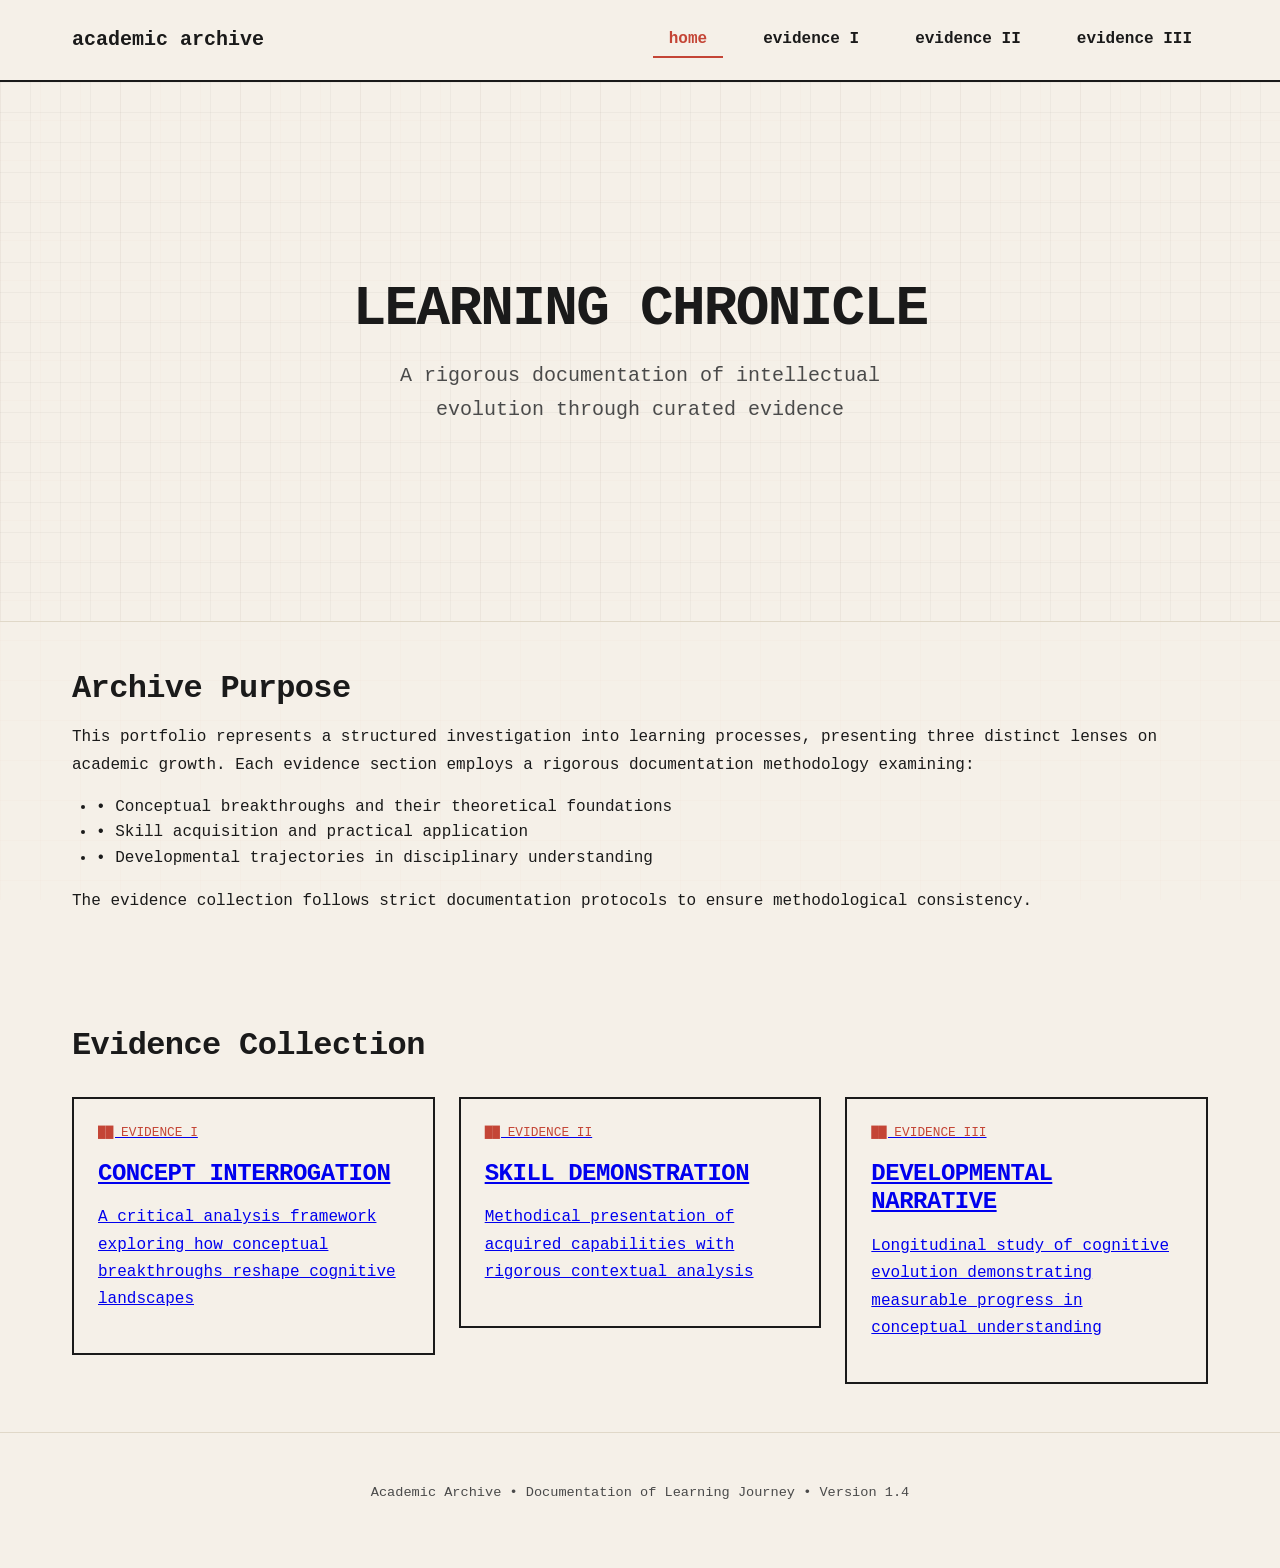
==== templates/index.html @ 73571503 "English sum" ====
<!DOCTYPE html>
<html lang="en">
<head>
 <meta charset="UTF-8">
 <meta name="viewport" content="width=device-width, initial-scale=1.0">
 <title>Academic Portfolio</title>
 <link rel="stylesheet" href="/static/style.css">
 <link href="https://fonts.googleapis.com/css2?family=Material+Symbols+Outlined:opsz,wght,FILL,GRAD@24,400,0,0" rel="stylesheet">
</head>
<body>
 <div class="particles-container"></div>

 <!-- Brutalist Navigation -->
 <nav class="nav">
 <div class="nav-inner">
 <a href="/" class="nav-brand">academic archive</a>
 <ul class="nav-links">
 <li><a href="/" class="active">home</a></li>
 <li><a href="/evidence1">evidence I</a></li>
 <li><a href="/evidence2">evidence II</a></li>
 <li><a href="/evidence3">evidence III</a></li>
 </ul>
 </div>
 </nav>

 <!-- Brutalist Hero -->
 <section class="hero">
 <div class="container">
 <h1 class="hero-title">Learning Chronicle</h1>
 <p class="hero-subtitle">A rigorous documentation of intellectual evolution through curated evidence</p>
 </div>
 </section>

 <!-- Main Content -->
 <main class="container">
 <!-- Introduction Section -->
 <section class="section fade-in">
 <div class="section-header">
 <h2>Archive Purpose</h2>
 </div>
 <div class="brutalist-card">
 <p>This portfolio represents a structured investigation into learning processes, presenting three distinct lenses on academic growth. Each evidence section employs a rigorous documentation methodology examining:</p>

 <ul style="margin: 1rem 0; padding-left: 1.5rem;">
 <li>• Conceptual breakthroughs and their theoretical foundations</li>
 <li>• Skill acquisition and practical application</li>
 <li>• Developmental trajectories in disciplinary understanding</li>
 </ul>

 <p>The evidence collection follows strict documentation protocols to ensure methodological consistency.</p>
 </div>
 </section>

 <!-- Evidence Navigation -->
 <section class="section fade-in">
 <div class="section-header">
 <h2>Evidence Collection</h2>
 </div>
 <div style="display: grid; grid-template-columns: repeat(3, 1fr); gap: var(--space-md); margin-top: var(--space-lg);">
 <!-- Evidence I -->
 <a href="/evidence1" class="evidence-nav-card fade-in" style="animation-delay: 0.2s;">
 <div style="border: var(--border); padding: var(--space-md); min-height: 200px; display: flex; flex-direction: column; transition: all var(--duration-base) var(--ease-sharp);">
 <div style="font-size: 0.8rem; text-transform: uppercase; margin-bottom: var(--space-sm); color: var(--accent-ink);">██ EVIDENCE I</div>
 <h3 style="margin-bottom: var(--space-sm); font-family: var(--font-heading);">CONCEPT INTERROGATION</h3>
 <p style="margin-bottom: var(--space-sm); flex-grow: 1;">A critical analysis framework exploring how conceptual breakthroughs reshape cognitive landscapes</p>
 </div>
 </a>

 <!-- Evidence II -->
 <a href="/evidence2" class="evidence-nav-card fade-in" style="animation-delay: 0.4s;">
 <div style="border: var(--border); padding: var(--space-md); min-height: 200px; display: flex; flex-direction: column; transition: all var(--duration-base) var(--ease-sharp);">
 <div style="font-size: 0.8rem; text-transform: uppercase; margin-bottom: var(--space-sm); color: var(--accent-ink);">██ EVIDENCE II</div>
 <h3 style="margin-bottom: var(--space-sm); font-family: var(--font-heading);">SKILL DEMONSTRATION</h3>
 <p style="margin-bottom: var──; flex-grow: 1;">Methodical presentation of acquired capabilities with rigorous contextual analysis</p>
 </div>
 </a>

 <!-- Evidence III -->
 <a href="/evidence3" class="evidence-nav-card fade-in" style="animation-delay: 0.6s;">
 <div style="border: var(--border); padding: var(--space-md); min-height: 200px; display: flex; flex-direction: column; transition: all var(--duration-base) var(--ease-sharp);">
 <div style="font-size: 0.8rem; text-transform: uppercase; margin-bottom: var(--space-sm); color: var(--accent-ink);">██ EVIDENCE III</div>
 <h3 style="margin-bottom: var(--space-sm); font-family: var(--font-heading);">DEVELOPMENTAL NARRATIVE</h3>
 <p style="flex-grow: 1;">Longitudinal study of cognitive evolution demonstrating measurable progress in conceptual understanding</p>
 </div>
 </a>
 </div>
 </section>
 </main>

 <!-- Brutalist Footer -->
 <footer class="footer">
 <div class="container">
 <p style="font-size: 0.85rem; color: var(--faint-ink);">Academic Archive • Documentation of Learning Journey • Version 1.4</p>
 </div>
 </footer>

 <script src="/static/main.js"></script>
</body>
</html>
---- static/style.css ----
/* ============================================
ACADEMIC BRUTALISM DESIGN SYSTEM
============================================ */

:root {
 /* Brutalist Typography - Raw, Intellectual, Honest */
 --font-heading: 'Courier New', monospace;
 --font-body: 'Courier New', monospace;
 --font-code: 'Courier New', monospace;

 /* Brutalist Color System - Paper & Ink */
 --paper: #f5f0e8; /* Warm off-white paper */
 --ink: #1a1a1a; /* Deep black ink */
 --accent-ink: #c44536; /* Academic red ink */
 --faint-ink: #4a4a4a; /* Aged ink */
 --grid-lines: #e0d8c8; /* Subtle grid lines */
 --shadow: 0 2px 8px rgba(0, 0, 0, 0.1);

 /* Brutalist Spacing - Notebook Grid */
 --space-xs: 0.5rem; /* 8px */
 --space-sm: 1rem; /* 16px */
 --space-md: 1.5rem; /* 24px */
 --space-lg: 2rem; /* 32px */
 --space-xl: 3rem; /* 48px */
 --space-2xl: 4rem; /* 64px */

 /* Brutalist Borders - Honest, Visible Construction */
 --border-thin: 1px solid var(--grid-lines);
 --border: 2px solid var(--ink);
 --border-accent: 2px solid var(--accent-ink);

 /* Brutalist Transitions - Mechanical Precision */
 --duration-fast: 0.1s;
 --duration-base: 0.2s;
 --duration-slow: 0.3s;
 --ease-linear: linear;
 --ease-sharp: cubic-bezier(0.4, 0, 0.2, 1);
}

/* ============================================
BASE STYLES - Academic Aesthetic Foundations
============================================ */
* {
 margin: 0;
 padding: 0;
 box-sizing: border-box;
 font-family: var(--font-body);
}

html {
 background-color: var(--paper);
 color: var(--ink);
 line-height: 1.6;
 font-size: 16px;
}

body {
 min-height: 100vh;
 display: flex;
 flex-direction: column;
}

/* Typography - Brutalist Academic */
body, input, button, textarea, select {
 font-family: var(--font-body);
 color: var(--ink);
}

h1, h2, h3, h4, h5, h6 {
 font-weight: 900;
 font-family: var(--font-heading);
 line-height: 1.2;
 letter-spacing: -0.02em;
 margin-bottom: var(--space-sm);
}

h1 { font-size: 2.5rem; text-transform: uppercase; }
h2 { font-size: 2rem; }
h3 { font-size: 1.5rem; }

p {
 margin-bottom: var(--space-sm);
 line-height: 1.7;
}

/* Brutalist Layout Grid */
.container {
 width: 100%;
 max-width: 1200px;
 margin: 0 auto;
 padding: 0 var(--space-lg);
}

.section {
 padding: var(--space-xl) 0;
}

/* ============================================
NOTEPAPER GRID SYSTEM - Brutalist Evidence Layout
============================================ */
.grid-container {
 display: grid;
 grid-template-columns: 1fr 1fr;
 gap: var(--space-lg);
 margin: var(--space-xl) 0;
}

@media (max-width: 768px) {
 .grid-container {
 grid-template-columns: 1fr;
 }
}

/* Individual Evidence Cards */
.grid-item {
 position: relative;
 background: var(--paper);
 border: var(--border);
 border-radius: 0;
 padding: var(--space-lg);
 transition: all var(--duration-base) var(--ease-sharp);
 overflow: hidden;
 box-shadow: var(--shadow);
}

/* Brutalist Checkerboard Indicator */
.grid-item:nth-child(odd) {
 border-top: var(--border-accent);
}

.grid-item:nth-child(even) {
 border-left: var(--border-accent);
}

/* Image Cards - Brutalist Polaroid Style */
.grid-item.image-item {
 padding: 0;
 min-height: 350px;
 position: relative;
 display: flex;
 flex-direction: column;
 overflow: hidden;
 border: 2px dashed var(--accent-ink);
 background: #f0ebe5;
}

/* Text Cards - Academic Notebook Style */
.grid-item.text-item {
 border: var(--border);
 background: var(--paper);
}

/* Section metadata */
.section-tag {
 font-size: 0.75rem;
 font-weight: 700;
 text-transform: uppercase;
 letter-spacing: 0.1em;
 color: var(--accent-ink);
 margin-bottom: var(--space-xs);
 display: flex;
 align-items: center;
 gap: var(--space-xs);
}

.section-tag::before {
 content: '██';
 color: var(--accent-ink);
 font-size: 0.6rem;
}

.section-question {
 font-family: var(--font-heading);
 font-size: 0.95rem;
 color: var(--ink);
 font-style: italic;
 margin-bottom: var(--space-sm);
}

/* ============================================
BRUTALIST IMAGE PLACEHOLDERS
============================================ */
.img-placeholder {
 position: relative;
 width: 100%;
 height: 100%;
 display: flex;
 flex-direction: column;
 align-items: center;
 justify-content: center;
 gap: var(--space-sm);
 color: var(--faint-ink);
 cursor: pointer;
 transition: all var(--duration-base) var(--ease-linear);
 border-bottom: var(--border-thin);
}

.img-placeholder:hover {
 background-color: rgba(196, 69, 54, 0.05);
}

.img-placeholder .material-symbols-outlined {
 font-size: 2rem;
 opacity: 0.6;
 transition: all var(--duration-base) var(--ease-linear);
}

.img-placeholder:hover .material-symbols-outlined {
 opacity: 0.9;
 color: var(--accent-ink);
}

.img-placeholder input[type="file"] {
 position: absolute;
 inset: 0;
 opacity: 0;
 cursor: pointer;
}

.img-placeholder img {
 position: absolute;
 inset: 0;
 width: 100%;
 height: 100%;
 object-fit: cover;
}

/* ============================================
BRUTALIST PARTICLE SYSTEM
============================================ */
.particles-container {
 position: fixed;
 top: 0;
 left: 0;
 width: 100%;
 height: 100%;
 z-index: -1;
 pointer-events: none;
 overflow: hidden;
 background-image:
 linear-gradient(rgba(196, 69, 54, 0.03) 1px, transparent 1px),
 linear-gradient(90deg, rgba(196, 69, 54, 0.03) 1px, transparent 1px);
 background-size: 40px 40px;
 opacity: 0.5;
}

/* ============================================
BRUTALIST INTERACTIVE EFFECTS
============================================ */
.grid-item:hover {
 transform: translateY(-2px);
 box-shadow: 0 8px 24px rgba(0, 0, 0, 0.15);
}

/* Academic Brutalist Navigation */
.nav {
 border-bottom: var(--border);
 background: var(--paper);
 position: sticky;
 top: 0;
 z-index: 10;
}

.nav-inner {
 max-width: 1200px;
 margin: 0 auto;
 padding: var(--space-sm) var(--space-lg);
 display: flex;
 justify-content: space-between;
 align-items: center;
}

.nav-brand {
 font-family: var(--font-heading);
 font-size: 1.25rem;
 font-weight: 900;
 text-decoration: none;
 color: var(--ink);
 padding: var(--space-xs) 0;
}

.nav-links {
 display: flex;
 gap: var(--space-md);
 list-style: none;
}

.nav-links a {
 text-decoration: none;
 color: var(--ink);
 font-weight: 600;
 padding: var(--space-xs) var(--space-sm);
 transition: all var(--duration-base) var(--ease-linear);
}

.nav-links a:hover,
.nav-links a.active {
 color: var(--accent-ink);
 border-bottom: 2px solid var(--accent-ink);
}

/* ============================================
BRUTALIST HERO & FOOTER
============================================ */
.hero {
 min-height: 60vh;
 display: flex;
 align-items: center;
 justify-content: center;
 text-align: center;
 padding: var(--space-2xl) 0;
 border-bottom: var(--border-thin);
 background-size: 30px 30px;
 background-image: linear-gradient(rgba(0, 0, 0, 0.03) 1px, transparent 1px), linear-gradient(90deg, rgba(0, 0, 0, 0.03) 1px, transparent 1px);
}

.hero-title {
 font-size: 3.5rem;
 text-transform: uppercase;
 letter-spacing: -0.03em;
 margin-bottom: var(--space-sm);
 color: var(--ink);
}

.hero-subtitle {
 font-size: 1.25rem;
 color: var(--faint-ink);
 max-width: 600px;
 margin: 0 auto;
}

.footer {
 text-align: center;
 padding: var(--space-xl);
 border-top: var(--border-thin);
 background: var(--paper);
 margin-top: auto;
}

/* ============================================
BRUTALIST ANIMATIONS
============================================ */
.fade-in {
 animation: fadeIn 0.6s var(--ease-sharp) forwards;
 opacity: 0;
}

.fade-in-delay-1 { animation-delay: 0.2s; opacity: 0; }
.fade-in-delay-2 { animation-delay: 0.4s; opacity: 0; }
.fade-in-delay-3 { animation-delay: 0.6s; opacity: 0; }
.fade-in-delay-4 { animation-delay: 0.8s; opacity: 0; }
.fade-in-delay-5 { animation-delay: 1s; opacity: 0; }

@keyframes fadeIn {
 from { opacity: 0; transform: translateY(10px); }
 to { opacity: 1; transform: translateY(0); }
}

/* Cursor dot style */
.cursor-dot {
 position: fixed;
 width: 12px;
 height: 12px;
 background-color: var(--accent-ink);
 border-radius: 50%;
 pointer-events: none;
 z-index: 9999;
 transform: translate(-50%, -50%);
}

/* Brutalist glow effect for active elements */
.highlight-glow {
 position: relative;
}

.highlight-glow::after {
 content: '';
 position: absolute;
 inset: 0;
 border: 2px solid var(--accent-ink);
 border-radius: 0;
 animation: glowPulse 1.5s var(--ease-sharp) infinite;
 pointer-events: none;
}

@keyframes glowPulse {
 0%, 100% { opacity: 1; transform: scale(1); }
 50% { opacity: 0.5; transform: scale(1.05); }
}
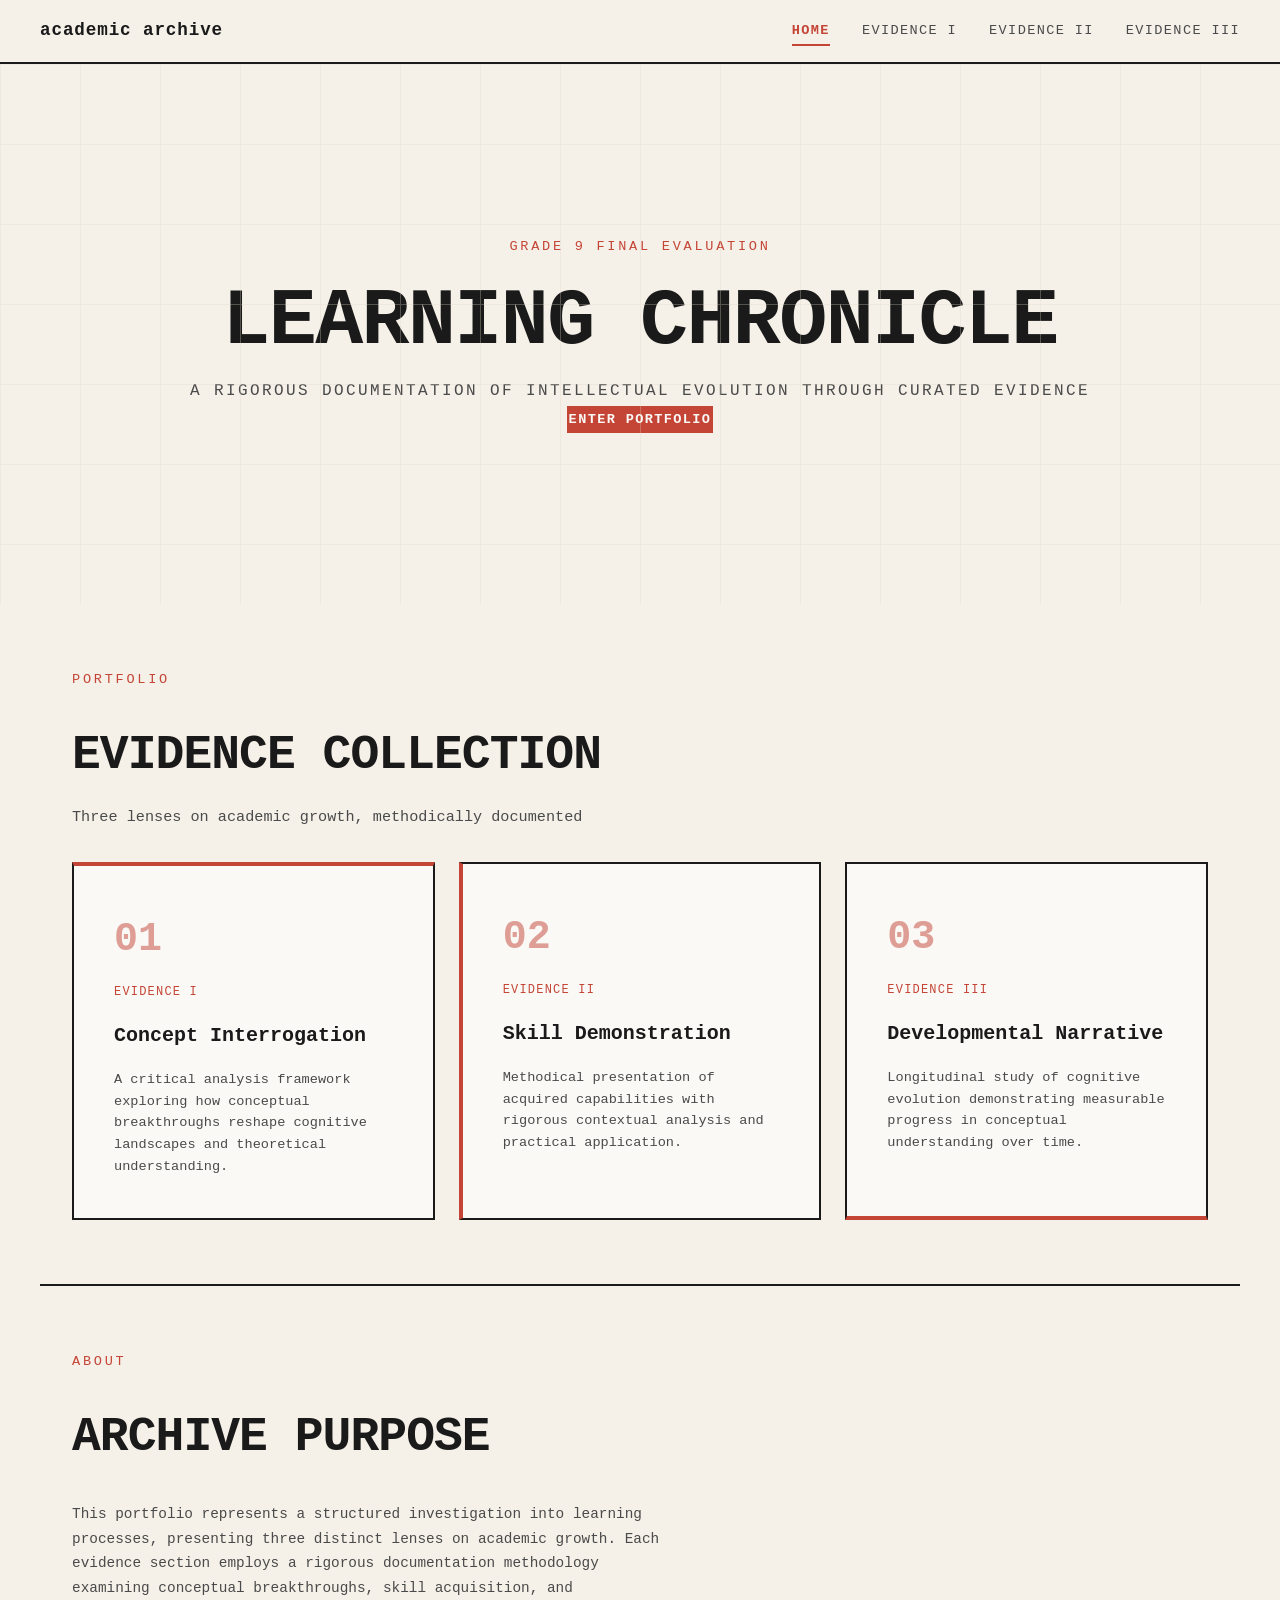
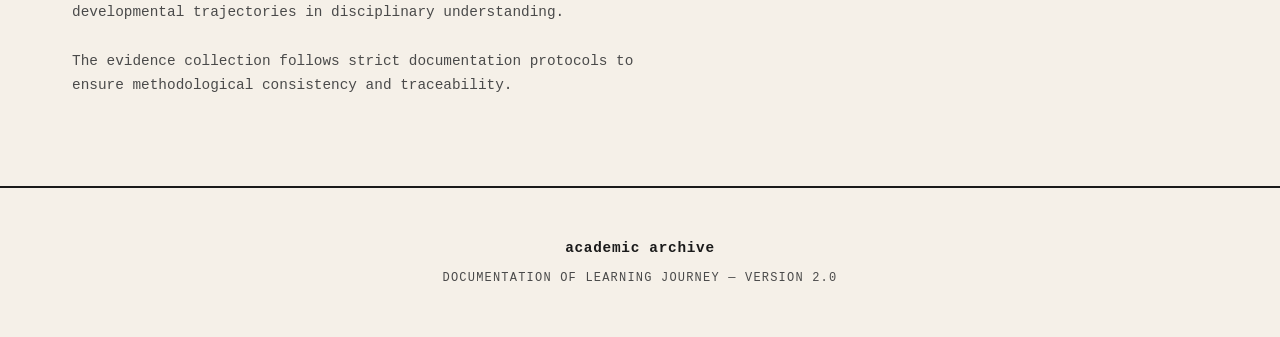
==== commit 9f18c7b0: "Gave up bro 😭" ====
--- a/templates/index.html
+++ b/templates/index.html
@@ -1,99 +1,93 @@
 <!DOCTYPE html>
 <html lang="en">
 <head>
- <meta charset="UTF-8">
- <meta name="viewport" content="width=device-width, initial-scale=1.0">
- <title>Academic Portfolio</title>
- <link rel="stylesheet" href="/static/style.css">
- <link href="https://fonts.googleapis.com/css2?family=Material+Symbols+Outlined:opsz,wght,FILL,GRAD@24,400,0,0" rel="stylesheet">
+  <meta charset="UTF-8">
+  <meta name="viewport" content="width=device-width, initial-scale=1.0">
+  <title>Learning Chronicle — Academic Portfolio</title>
+  <link rel="stylesheet" href="/static/style.css">
 </head>
 <body>
- <div class="particles-container"></div>
+  <nav class="nav">
+    <div class="nav-inner">
+      <a href="/" class="nav-brand">academic archive</a>
+      <button class="menu-toggle" id="menuToggle" aria-label="Toggle navigation">
+        <span class="menu-line"></span>
+        <span class="menu-line"></span>
+        <span class="menu-line"></span>
+      </button>
+      <ul class="nav-links">
+        <li><a href="/" class="nav-link active">Home</a></li>
+        <li><a href="/evidence1" class="nav-link">Evidence I</a></li>
+        <li><a href="/evidence2" class="nav-link">Evidence II</a></li>
+        <li><a href="/evidence3" class="nav-link">Evidence III</a></li>
+      </ul>
+    </div>
+  </nav>
 
- <!-- Brutalist Navigation -->
- <nav class="nav">
- <div class="nav-inner">
- <a href="/" class="nav-brand">academic archive</a>
- <ul class="nav-links">
- <li><a href="/" class="active">home</a></li>
- <li><a href="/evidence1">evidence I</a></li>
- <li><a href="/evidence2">evidence II</a></li>
- <li><a href="/evidence3">evidence III</a></li>
- </ul>
- </div>
- </nav>
+  <div class="menu-overlay" id="menuOverlay">
+    <ul class="menu-overlay-links">
+      <li><a href="/" class="overlay-link active">Home</a></li>
+      <li><a href="/evidence1" class="overlay-link">Evidence I</a></li>
+      <li><a href="/evidence2" class="overlay-link">Evidence II</a></li>
+      <li><a href="/evidence3" class="overlay-link">Evidence III</a></li>
+    </ul>
+  </div>
 
- <!-- Brutalist Hero -->
- <section class="hero">
- <div class="container">
- <h1 class="hero-title">Learning Chronicle</h1>
- <p class="hero-subtitle">A rigorous documentation of intellectual evolution through curated evidence</p>
- </div>
- </section>
+  <section class="hero" id="hero">
+    <div class="eyebrow-tag">Grade 9 Final Evaluation</div>
+    <h1 class="hero-title">
+      <span class="hero-line">Learning</span>
+      <span class="hero-line">Chronicle</span>
+    </h1>
+    <p class="hero-subtitle">A rigorous documentation of intellectual evolution through curated evidence</p>
+    <a href="#portfolio" class="nav-btn nav-btn-primary" id="enterPortfolio">Enter Portfolio</a>
+  </section>
 
- <!-- Main Content -->
- <main class="container">
- <!-- Introduction Section -->
- <section class="section fade-in">
- <div class="section-header">
- <h2>Archive Purpose</h2>
- </div>
- <div class="brutalist-card">
- <p>This portfolio represents a structured investigation into learning processes, presenting three distinct lenses on academic growth. Each evidence section employs a rigorous documentation methodology examining:</p>
+  <section class="portfolio" id="portfolio">
+    <div class="section-header">
+      <div class="eyebrow-tag">Portfolio</div>
+      <h2 class="section-title">Evidence Collection</h2>
+      <p class="section-desc">Three lenses on academic growth, methodically documented</p>
+    </div>
 
- <ul style="margin: 1rem 0; padding-left: 1.5rem;">
- <li>• Conceptual breakthroughs and their theoretical foundations</li>
- <li>• Skill acquisition and practical application</li>
- <li>• Developmental trajectories in disciplinary understanding</li>
- </ul>
+    <div class="evidence-grid">
+      <a href="/evidence1" class="evidence-card reveal">
+        <div class="card-index">01</div>
+        <div class="card-tag">Evidence I</div>
+        <h3 class="card-title">Concept Interrogation</h3>
+        <p class="card-desc">A critical analysis framework exploring how conceptual breakthroughs reshape cognitive landscapes and theoretical understanding.</p>
+      </a>
 
- <p>The evidence collection follows strict documentation protocols to ensure methodological consistency.</p>
- </div>
- </section>
+      <a href="/evidence2" class="evidence-card reveal">
+        <div class="card-index">02</div>
+        <div class="card-tag">Evidence II</div>
+        <h3 class="card-title">Skill Demonstration</h3>
+        <p class="card-desc">Methodical presentation of acquired capabilities with rigorous contextual analysis and practical application.</p>
+      </a>
 
- <!-- Evidence Navigation -->
- <section class="section fade-in">
- <div class="section-header">
- <h2>Evidence Collection</h2>
- </div>
- <div style="display: grid; grid-template-columns: repeat(3, 1fr); gap: var(--space-md); margin-top: var(--space-lg);">
- <!-- Evidence I -->
- <a href="/evidence1" class="evidence-nav-card fade-in" style="animation-delay: 0.2s;">
- <div style="border: var(--border); padding: var(--space-md); min-height: 200px; display: flex; flex-direction: column; transition: all var(--duration-base) var(--ease-sharp);">
- <div style="font-size: 0.8rem; text-transform: uppercase; margin-bottom: var(--space-sm); color: var(--accent-ink);">██ EVIDENCE I</div>
- <h3 style="margin-bottom: var(--space-sm); font-family: var(--font-heading);">CONCEPT INTERROGATION</h3>
- <p style="margin-bottom: var(--space-sm); flex-grow: 1;">A critical analysis framework exploring how conceptual breakthroughs reshape cognitive landscapes</p>
- </div>
- </a>
+      <a href="/evidence3" class="evidence-card reveal">
+        <div class="card-index">03</div>
+        <div class="card-tag">Evidence III</div>
+        <h3 class="card-title">Developmental Narrative</h3>
+        <p class="card-desc">Longitudinal study of cognitive evolution demonstrating measurable progress in conceptual understanding over time.</p>
+      </a>
+    </div>
+  </section>
 
- <!-- Evidence II -->
- <a href="/evidence2" class="evidence-nav-card fade-in" style="animation-delay: 0.4s;">
- <div style="border: var(--border); padding: var(--space-md); min-height: 200px; display: flex; flex-direction: column; transition: all var(--duration-base) var(--ease-sharp);">
- <div style="font-size: 0.8rem; text-transform: uppercase; margin-bottom: var(--space-sm); color: var(--accent-ink);">██ EVIDENCE II</div>
- <h3 style="margin-bottom: var(--space-sm); font-family: var(--font-heading);">SKILL DEMONSTRATION</h3>
- <p style="margin-bottom: var──; flex-grow: 1;">Methodical presentation of acquired capabilities with rigorous contextual analysis</p>
- </div>
- </a>
+  <section class="about" id="about">
+    <div class="about-inner">
+      <div class="eyebrow-tag">About</div>
+      <h2 class="about-title">Archive Purpose</h2>
+      <p class="about-text">This portfolio represents a structured investigation into learning processes, presenting three distinct lenses on academic growth. Each evidence section employs a rigorous documentation methodology examining conceptual breakthroughs, skill acquisition, and developmental trajectories in disciplinary understanding.</p>
+      <p class="about-text">The evidence collection follows strict documentation protocols to ensure methodological consistency and traceability.</p>
+    </div>
+  </section>
 
- <!-- Evidence III -->
- <a href="/evidence3" class="evidence-nav-card fade-in" style="animation-delay: 0.6s;">
- <div style="border: var(--border); padding: var(--space-md); min-height: 200px; display: flex; flex-direction: column; transition: all var(--duration-base) var(--ease-sharp);">
- <div style="font-size: 0.8rem; text-transform: uppercase; margin-bottom: var(--space-sm); color: var(--accent-ink);">██ EVIDENCE III</div>
- <h3 style="margin-bottom: var(--space-sm); font-family: var(--font-heading);">DEVELOPMENTAL NARRATIVE</h3>
- <p style="flex-grow: 1;">Longitudinal study of cognitive evolution demonstrating measurable progress in conceptual understanding</p>
- </div>
- </a>
- </div>
- </section>
- </main>
+  <footer class="footer">
+    <div class="footer-brand">academic archive</div>
+    <p class="footer-text">Documentation of Learning Journey &mdash; Version 2.0</p>
+  </footer>
 
- <!-- Brutalist Footer -->
- <footer class="footer">
- <div class="container">
- <p style="font-size: 0.85rem; color: var(--faint-ink);">Academic Archive • Documentation of Learning Journey • Version 1.4</p>
- </div>
- </footer>
-
- <script src="/static/main.js"></script>
+  <script src="/static/main.js"></script>
 </body>
-</html>+</html>
--- a/static/style.css
+++ b/static/style.css
@@ -1,389 +1,686 @@
 /* ============================================
-ACADEMIC BRUTALISM DESIGN SYSTEM
-============================================ */
-
+   ACADEMIC BRUTALISM DESIGN SYSTEM
+   ENL1W Grade 9 Final Portfolio
+   ============================================ */
+
+/* ============================================
+   VARIABLES
+   ============================================ */
 :root {
- /* Brutalist Typography - Raw, Intellectual, Honest */
- --font-heading: 'Courier New', monospace;
- --font-body: 'Courier New', monospace;
- --font-code: 'Courier New', monospace;
-
- /* Brutalist Color System - Paper & Ink */
- --paper: #f5f0e8; /* Warm off-white paper */
- --ink: #1a1a1a; /* Deep black ink */
- --accent-ink: #c44536; /* Academic red ink */
- --faint-ink: #4a4a4a; /* Aged ink */
- --grid-lines: #e0d8c8; /* Subtle grid lines */
- --shadow: 0 2px 8px rgba(0, 0, 0, 0.1);
-
- /* Brutalist Spacing - Notebook Grid */
- --space-xs: 0.5rem; /* 8px */
- --space-sm: 1rem; /* 16px */
- --space-md: 1.5rem; /* 24px */
- --space-lg: 2rem; /* 32px */
- --space-xl: 3rem; /* 48px */
- --space-2xl: 4rem; /* 64px */
-
- /* Brutalist Borders - Honest, Visible Construction */
- --border-thin: 1px solid var(--grid-lines);
- --border: 2px solid var(--ink);
- --border-accent: 2px solid var(--accent-ink);
-
- /* Brutalist Transitions - Mechanical Precision */
- --duration-fast: 0.1s;
- --duration-base: 0.2s;
- --duration-slow: 0.3s;
- --ease-linear: linear;
- --ease-sharp: cubic-bezier(0.4, 0, 0.2, 1);
-}
-
-/* ============================================
-BASE STYLES - Academic Aesthetic Foundations
-============================================ */
-* {
- margin: 0;
- padding: 0;
- box-sizing: border-box;
- font-family: var(--font-body);
+  /* Academic Palette */
+  --paper: #f5f0e8;
+  --ink: #1a1a1a;
+  --faint-ink: #4a4a4a;
+  --grid-lines: #e0d8c8;
+  --accent-ink: #c44536;
+  --white: #faf9f6;
+
+  /* Typography */
+  --font-primary: 'Courier New', Courier, monospace;
+
+  /* Spacing */
+  --space-xs: 0.5rem;
+  --space-sm: 1rem;
+  --space-md: 2rem;
+  --space-lg: 3rem;
+}
+
+/* ============================================
+   RESET & BASE
+   ============================================ */
+*, *::before, *::after {
+  margin: 0;
+  padding: 0;
+  box-sizing: border-box;
 }
 
 html {
- background-color: var(--paper);
- color: var(--ink);
- line-height: 1.6;
- font-size: 16px;
+  font-size: 16px;
+  scroll-behavior: smooth;
 }
 
 body {
- min-height: 100vh;
- display: flex;
- flex-direction: column;
-}
-
-/* Typography - Brutalist Academic */
-body, input, button, textarea, select {
- font-family: var(--font-body);
- color: var(--ink);
-}
-
-h1, h2, h3, h4, h5, h6 {
- font-weight: 900;
- font-family: var(--font-heading);
- line-height: 1.2;
- letter-spacing: -0.02em;
- margin-bottom: var(--space-sm);
-}
-
-h1 { font-size: 2.5rem; text-transform: uppercase; }
-h2 { font-size: 2rem; }
-h3 { font-size: 1.5rem; }
-
-p {
- margin-bottom: var(--space-sm);
- line-height: 1.7;
-}
-
-/* Brutalist Layout Grid */
-.container {
- width: 100%;
- max-width: 1200px;
- margin: 0 auto;
- padding: 0 var(--space-lg);
-}
-
-.section {
- padding: var(--space-xl) 0;
-}
-
-/* ============================================
-NOTEPAPER GRID SYSTEM - Brutalist Evidence Layout
-============================================ */
-.grid-container {
- display: grid;
- grid-template-columns: 1fr 1fr;
- gap: var(--space-lg);
- margin: var(--space-xl) 0;
+  font-family: var(--font-primary);
+  color: var(--ink);
+  background: var(--paper);
+  line-height: 1.7;
+  overflow-x: hidden;
+}
+
+a {
+  color: inherit;
+  text-decoration: none;
+}
+
+img {
+  max-width: 100%;
+  display: block;
+}
+
+/* ============================================
+   NAVIGATION
+   ============================================ */
+.nav {
+  position: sticky;
+  top: 0;
+  z-index: 100;
+  background: var(--paper);
+  border-bottom: 2px solid var(--ink);
+  padding: 1rem 2rem;
+}
+
+.nav-inner {
+  max-width: 1200px;
+  margin: 0 auto;
+  display: flex;
+  justify-content: space-between;
+  align-items: center;
+  gap: 2rem;
+}
+
+.nav-brand {
+  font-family: var(--font-primary);
+  font-size: 1.1rem;
+  font-weight: 700;
+  letter-spacing: 0.05em;
+  text-transform: lowercase;
+  color: var(--ink);
+}
+
+.nav-links {
+  display: flex;
+  list-style: none;
+  gap: 2rem;
+  align-items: center;
+}
+
+.nav-link {
+  font-family: var(--font-primary);
+  font-size: 0.85rem;
+  text-transform: uppercase;
+  letter-spacing: 0.1em;
+  color: var(--faint-ink);
+  position: relative;
+  padding-bottom: 0.25rem;
+  transition: color 0.2s;
+}
+
+.nav-link:hover {
+  color: var(--ink);
+}
+
+.nav-link.active {
+  color: var(--accent-ink);
+  font-weight: 700;
+}
+
+.nav-link.active::after {
+  content: '';
+  position: absolute;
+  bottom: -4px;
+  left: 0;
+  width: 100%;
+  height: 2px;
+  background: var(--accent-ink);
+}
+
+/* Mobile menu */
+.menu-toggle {
+  display: none;
+  background: none;
+  border: none;
+  cursor: pointer;
+  flex-direction: column;
+  gap: 5px;
+  padding: 4px;
+}
+
+.menu-line {
+  display: block;
+  width: 20px;
+  height: 2px;
+  background: var(--ink);
+  transition: all 0.3s;
+}
+
+.menu-overlay {
+  display: none;
+  position: fixed;
+  inset: 0;
+  z-index: 200;
+  background: var(--paper);
+  flex-direction: column;
+  align-items: center;
+  justify-content: center;
+  gap: 3rem;
+}
+
+.menu-overlay-links {
+  list-style: none;
+  kahab  display: flex;
+  flex-direction: column;
+  gap: 2rem;
+  text-align: center;
+}
+
+.overlay-link {
+  font-family: var(--font-primary);
+  font-size: 1.2rem;
+  text-transform: uppercase;
+  letter-spacing: 0.15em;
+  color: var(--ink);
+}
+
+.overlay-link.active {
+  color: var(--accent-ink);
+  font-weight: 700;
 }
 
 @media (max-width: 768px) {
- .grid-container {
- grid-template-columns: 1fr;
- }
-}
-
-/* Individual Evidence Cards */
-.grid-item {
- position: relative;
- background: var(--paper);
- border: var(--border);
- border-radius: 0;
- padding: var(--space-lg);
- transition: all var(--duration-base) var(--ease-sharp);
- overflow: hidden;
- box-shadow: var(--shadow);
-}
-
-/* Brutalist Checkerboard Indicator */
-.grid-item:nth-child(odd) {
- border-top: var(--border-accent);
-}
-
-.grid-item:nth-child(even) {
- border-left: var(--border-accent);
-}
-
-/* Image Cards - Brutalist Polaroid Style */
-.grid-item.image-item {
- padding: 0;
- min-height: 350px;
- position: relative;
- display: flex;
- flex-direction: column;
- overflow: hidden;
- border: 2px dashed var(--accent-ink);
- background: #f0ebe5;
-}
-
-/* Text Cards - Academic Notebook Style */
-.grid-item.text-item {
- border: var(--border);
- background: var(--paper);
-}
-
-/* Section metadata */
+  .nav-links { display: none; }
+  .menu-toggle { display: flex; }
+}
+
+/* ============================================
+   HERO
+   ============================================ */
+.hero {
+  min-height: 60vh;
+  display: flex;
+  flex-direction: column;
+  align-items: center;
+  justify-content: center;
+  text-align: center;
+  padding: 4rem 2rem;
+  position: relative;
+}
+
+.hero::before {
+  content: '';
+  position: absolute;
+  inset: 0;
+  background:
+    linear-gradient(to right, var(--grid-lines) 1px, transparent 1px) 0 0 / 80px 80px,
+    linear-gradient(to bottom, var(--grid-lines) 1px, transparent 1px) 0 0 / 80px 80px;
+  opacity: 0.3;
+  pointer-events: none;
+}
+
+.hero-title {
+  font-family: var(--font-primary);
+  font-size: clamp(2rem, 8vw, 5rem);
+  font-weight: 900;
+  text-transform: uppercase;
+  letter-spacing: -0.02em;
+  line-height: 1.0;
+  color: var(--ink);
+  margin-bottom: 1rem;
+}
+
+.hero-subtitle {
+  font-family: var(--font-primary);
+  font-size: 1rem;
+  font-weight: 400;
+  text-transform: uppercase;
+  letter-spacing: 0.15em;
+  color: var(--faint-ink);
+}
+
+.eyebrow-tag {
+  font-family: var(--font-primary);
+  font-size: 0.85rem;
+  text-transform: uppercase;
+  letter-spacing: 0.2em;
+  color: var(--accent-ink);
+  margin-bottom: 1.5rem;
+}
+
+/* ============================================
+   EVIDENCE GRID
+   ============================================ */
+.evidence-main {
+  max-width: 1200px;
+  margin: 0 auto;
+  padding: 0 2rem 4rem;
+}
+
+.evidence-grid-layout {
+  display: grid;
+  grid-template-columns: 1fr 1fr;
+  gap: 1.5rem;
+  margin-bottom: 2rem;
+}
+
+@media (max-width: 768px) {
+  .evidence-grid-layout {
+    grid-template-columns: 1fr;
+  }
+}
+
+/* ============================================
+   EVIDENCE CARDS
+   ============================================ */
+.evidence-text-card {
+  background: var(--white);
+  border: 2px solid var(--ink);
+  padding: 2rem;
+  transition: transform 0.2s, box-shadow 0.2s;
+}
+
+.evidence-text-card:hover {
+  transform: translateY(-2px);
+  box-shadow: 4px 4px 0 var(--ink);
+}
+
+.evidence-image-card {
+  background: var(--white);
+  border: 2px dashed var(--accent-ink);
+  padding: 2rem;
+  display: flex;
+  align-items: center;
+  justify-content: center;
+  min-height: 350px;
+  transition: transform 0.2s;
+}
+
+.evidence-image-card:hover {
+  transform: translateY(-2px);
+}
+
+/* Alternating border accents */
+.evidence-grid-layout:nth-child(odd) .evidence-text-card {
+  border-top: 4px solid var(--accent-ink);
+}
+
+.evidence-grid-layout:nth-child(even) .evidence-text-card {
+  border-left: 4px solid var(--accent-ink);
+}
+
+.evidence-grid-layout:nth-child(odd) .evidence-image-card {
+  border-top: 4px solid var(--accent-ink);
+}
+
+.evidence-grid-layout:nth-child(even) .evidence-image-card {
+  border-left: 4px solid var(--accent-ink);
+}
+
+/* ============================================
+   SECTION TAGS & QUESTIONS
+   ============================================ */
 .section-tag {
- font-size: 0.75rem;
- font-weight: 700;
- text-transform: uppercase;
- letter-spacing: 0.1em;
- color: var(--accent-ink);
- margin-bottom: var(--space-xs);
- display: flex;
- align-items: center;
- gap: var(--space-xs);
+  display: inline-block;
+  font-family: var(--font-primary);
+  font-size: 0.75rem;
+  text-transform: uppercase;
+  letter-spacing: 0.1em;
+  color: var(--accent-ink);
+  margin-bottom: 1rem;
 }
 
 .section-tag::before {
- content: '██';
- color: var(--accent-ink);
- font-size: 0.6rem;
+  content: '██ ';
+  color: var(--accent-ink);
 }
 
 .section-question {
- font-family: var(--font-heading);
- font-size: 0.95rem;
- color: var(--ink);
- font-style: italic;
- margin-bottom: var(--space-sm);
-}
-
-/* ============================================
-BRUTALIST IMAGE PLACEHOLDERS
-============================================ */
+  font-family: var(--font-primary);
+  font-size: 1.1rem;
+  font-weight: 700;
+  color: var(--ink);
+  margin-bottom: 1rem;
+  font-style: italic;
+  line-height: 1.4;
+}
+
+.evidence-text {
+  font-family: var(--font-primary);
+  font-size: 0.9rem;
+  color: var(--faint-ink);
+  line-height: 1.7;
+}
+
+.evidence-text p {
+  margin-bottom: 1rem;
+}
+
+/* ============================================
+   IMAGE PLACEHOLDER
+   ============================================ */
 .img-placeholder {
- position: relative;
- width: 100%;
- height: 100%;
- display: flex;
- flex-direction: column;
- align-items: center;
- justify-content: center;
- gap: var(--space-sm);
- color: var(--faint-ink);
- cursor: pointer;
- transition: all var(--duration-base) var(--ease-linear);
- border-bottom: var(--border-thin);
-}
-
-.img-placeholder:hover {
- background-color: rgba(196, 69, 54, 0.05);
-}
-
-.img-placeholder .material-symbols-outlined {
- font-size: 2rem;
- opacity: 0.6;
- transition: all var(--duration-base) var(--ease-linear);
-}
-
-.img-placeholder:hover .material-symbols-outlined {
- opacity: 0.9;
- color: var(--accent-ink);
+  width: 100%;
+  height: 100%;
+  min-height: 250px;
+  display: flex;
+  flex-direction: column;
+  align-items: center;
+  justify-content: center;
+  cursor: pointer;
+  position: relative;
+  overflow: hidden;
 }
 
 .img-placeholder input[type="file"] {
- position: absolute;
- inset: 0;
- opacity: 0;
- cursor: pointer;
-}
-
-.img-placeholder img {
- position: absolute;
- inset: 0;
- width: 100%;
- height: 100%;
- object-fit: cover;
-}
-
-/* ============================================
-BRUTALIST PARTICLE SYSTEM
-============================================ */
-.particles-container {
- position: fixed;
- top: 0;
- left: 0;
- width: 100%;
- height: 100%;
- z-index: -1;
- pointer-events: none;
- overflow: hidden;
- background-image:
- linear-gradient(rgba(196, 69, 54, 0.03) 1px, transparent 1px),
- linear-gradient(90deg, rgba(196, 69, 54, 0.03) 1px, transparent 1px);
- background-size: 40px 40px;
- opacity: 0.5;
-}
-
-/* ============================================
-BRUTALIST INTERACTIVE EFFECTS
-============================================ */
-.grid-item:hover {
- transform: translateY(-2px);
- box-shadow: 0 8px 24px rgba(0, 0, 0, 0.15);
-}
-
-/* Academic Brutalist Navigation */
-.nav {
- border-bottom: var(--border);
- background: var(--paper);
- position: sticky;
- top: 0;
- z-index: 10;
-}
-
-.nav-inner {
- max-width: 1200px;
- margin: 0 auto;
- padding: var(--space-sm) var(--space-lg);
- display: flex;
- justify-content: space-between;
- align-items: center;
-}
-
-.nav-brand {
- font-family: var(--font-heading);
- font-size: 1.25rem;
- font-weight: 900;
- text-decoration: none;
- color: var(--ink);
- padding: var(--space-xs) 0;
-}
-
-.nav-links {
- display: flex;
- gap: var(--space-md);
- list-style: none;
-}
-
-.nav-links a {
- text-decoration: none;
- color: var(--ink);
- font-weight: 600;
- padding: var(--space-xs) var(--space-sm);
- transition: all var(--duration-base) var(--ease-linear);
-}
-
-.nav-links a:hover,
-.nav-links a.active {
- color: var(--accent-ink);
- border-bottom: 2px solid var(--accent-ink);
-}
-
-/* ============================================
-BRUTALIST HERO & FOOTER
-============================================ */
-.hero {
- min-height: 60vh;
- display: flex;
- align-items: center;
- justify-content: center;
- text-align: center;
- padding: var(--space-2xl) 0;
- border-bottom: var(--border-thin);
- background-size: 30px 30px;
- background-image: linear-gradient(rgba(0, 0, 0, 0.03) 1px, transparent 1px), linear-gradient(90deg, rgba(0, 0, 0, 0.03) 1px, transparent 1px);
-}
-
-.hero-title {
- font-size: 3.5rem;
- text-transform: uppercase;
- letter-spacing: -0.03em;
- margin-bottom: var(--space-sm);
- color: var(--ink);
-}
-
-.hero-subtitle {
- font-size: 1.25rem;
- color: var(--faint-ink);
- max-width: 600px;
- margin: 0 auto;
-}
-
+  position: absolute;
+  inset: 0;
+  opacity: 0;
+  cursor: pointer;
+  width: 100%;
+  height: 100%;
+}
+
+.img-placeholder-icon {
+  color: var(--accent-ink);
+  margin-bottom: 1rem;
+  opacity: 0.6;
+  transition: opacity 0.2s;
+}
+
+.img-placeholder:hover .img-placeholder-icon {
+  opacity: 1;
+}
+
+.img-placeholder-text {
+  font-family: var(--font-primary);
+  font-size: 0.8rem;
+  text-transform: uppercase;
+  letter-spacing: 0.1em;
+  color: var(--faint-ink);
+  text-align: center;
+}
+
+/* ============================================
+   REFLECTION CARD
+   ============================================ */
+.reflection-card {
+  background: var(--white);
+  border: 2px solid var(--ink);
+  border-bottom: 6px solid var(--ink);
+  padding: 3rem;
+  margin-bottom: 3rem;
+}
+
+.reflection-card .section-tag {
+  margin-bottom: 1.5rem;
+}
+
+.reflection-card h2 {
+  font-family: var(--font-primary);
+  font-size: 1.3rem;
+  font-weight: 700;
+  margin-bottom: 1.5rem;
+  text-transform: uppercase;
+  letter-spacing: 0.05em;
+}
+
+.reflection-quote {
+  font-family: var(--font-primary);
+  font-size: 1rem;
+  font-style: italic;
+  color: var(--faint-ink);
+  line-height: 1.6;
+  padding: 1.5rem;
+  background: var(--paper);
+  border-left: 4px solid var(--accent-ink);
+  margin-top: 2rem;
+}
+
+/* ============================================
+   STATS
+   ============================================ */
+.stats-grid {
+  display: grid;
+  grid-template-columns: 1fr 1fr;
+  gap: 1.5rem;
+  margin: 2rem 0;
+}
+
+.stat-item {
+  padding: 1.5rem;
+  background: var(--paper);
+  border: 2px solid var(--ink);
+  text-align: center;
+}
+
+.stat-label {
+  font-family: var(--font-primary);
+  font-size: 0.75rem;
+  text-transform: uppercase;
+  letter-spacing: 0.1em;
+  color: var(--faint-ink);
+  margin-bottom: 0.75rem;
+}
+
+.stat-value {
+  font-family: var(--font-primary);
+  font-size: 2rem;
+  font-weight: 700;
+  color: var(--accent-ink);
+}
+
+.stat-value span {
+  font-size: 1rem;
+  color: var(--faint-ink);
+}
+
+/* ============================================
+   NAVIGATION BUTTONS
+   ============================================ */
+.evidence-nav {
+  display: flex;
+  justify-content: space-between;
+  gap: 1rem;
+  margin: 4rem 0;
+  padding-top: 2rem;
+  border-top: 2px solid var(--ink);
+}
+
+.nav-btn {
+  display: inline-flex;
+  align-items: center;
+  gap: 0.5rem;
+  padding: 0.75rem 1 .5rem;
+  font-family: var(--font-primary);
+  font-size: 0.85rem;
+  font-weight: 700;
+  text-transform: uppercase;
+  letter-spacing: 0.1em;
+  border: 2px solid var(--ink);
+  color: var(--ink);
+  background: transparent;
+  cursor: pointer;
+  transition: all 0.2s;
+}
+
+.nav-btn:hover {
+  background: var(--ink);
+  color: var(--paper);
+}
+
+.nav-btn-primary {
+  background: var(--accent-ink);
+  border-color: var(--accent-ink);
+  color: var(--white);
+}
+
+.nav-btn-primary:hover {
+  background: var(--ink);
+  border-color: var(--ink);
+  color: var(--paper);
+}
+
+/* ============================================
+   FOOTER
+   ============================================ */
 .footer {
- text-align: center;
- padding: var(--space-xl);
- border-top: var(--border-thin);
- background: var(--paper);
- margin-top: auto;
-}
-
-/* ============================================
-BRUTALIST ANIMATIONS
-============================================ */
-.fade-in {
- animation: fadeIn 0.6s var(--ease-sharp) forwards;
- opacity: 0;
-}
-
-.fade-in-delay-1 { animation-delay: 0.2s; opacity: 0; }
-.fade-in-delay-2 { animation-delay: 0.4s; opacity: 0; }
-.fade-in-delay-3 { animation-delay: 0.6s; opacity: 0; }
-.fade-in-delay-4 { animation-delay: 0.8s; opacity: 0; }
-.fade-in-delay-5 { animation-delay: 1s; opacity: 0; }
-
-@keyframes fadeIn {
- from { opacity: 0; transform: translateY(10px); }
- to { opacity: 1; transform: translateY(0); }
-}
-
-/* Cursor dot style */
-.cursor-dot {
- position: fixed;
- width: 12px;
- height: 12px;
- background-color: var(--accent-ink);
- border-radius: 50%;
- pointer-events: none;
- z-index: 9999;
- transform: translate(-50%, -50%);
-}
-
-/* Brutalist glow effect for active elements */
-.highlight-glow {
- position: relative;
-}
-
-.highlight-glow::after {
- content: '';
- position: absolute;
- inset: 0;
- border: 2px solid var(--accent-ink);
- border-radius: 0;
- animation: glowPulse 1.5s var(--ease-sharp) infinite;
- pointer-events: none;
-}
-
-@keyframes glowPulse {
- 0%, 100% { opacity: 1; transform: scale(1); }
- 50% { opacity: 0.5; transform: scale(1.05); }
-}+  border-top: 2px solid var(--ink);
+  padding: 3rem 2rem;
+  text-align: center;
+}
+
+.footer-brand {
+  font-family: var(--font-primary);
+  font-size: 0.9rem;
+  font-weight: 700;
+  text-transform: lowercase;
+  letter-spacing: 0.05em;
+  margin-bottom: 0.5rem;
+}
+
+.footer-text {
+  font-family: var(--font-primary);
+  font-size: 0.75rem;
+  text-transform: uppercase;
+  letter-spacing: 0.1em;
+  color: var(--faint-ink);
+}
+
+/* ============================================
+   ANIMATIONS
+   ============================================ */
+.reveal {
+  opacity: 0;
+  transform: translateY(20px);
+  transition: opacity 0.5s, transform 0.5s;
+}
+
+.reveal.visible {
+  opacity: 1;
+  transform: translateY(0);
+}
+
+/* Stagger delay */
+.reveal:nth-child(1) { transition-delay: 0.05s; }
+.reveal:nth-child(2) { transition-delay: 0.1s; }
+.reveal:nth-child(3) { transition-delay: 0.15s; }
+.reveal:nth-child(4) { transition-delay: 0.2s; }
+.reveal:nth-child(5) { transition-delay: 0.25s; }
+
+/* ============================================
+   HOMEPAGE COMPONENTS
+   ============================================ */
+
+/* Section Header */
+.section-header {
+  max-width: 1200px;
+  margin: 0 auto;
+  padding: 4rem 2rem 2rem;
+}
+
+.section-title {
+  font-family: var(--font-primary);
+  font-size: clamp(2rem, 5vw, 3rem);
+  font-weight: 900;
+  text-transform: uppercase;
+  letter-spacing: -0.02em;
+  margin-bottom: 0.5rem;
+}
+
+.section-desc {
+  font-family: var(--font-primary);
+  font-size: 0.95rem;
+  color: var(--faint-ink);
+}
+
+/* Evidence Grid */
+.evidence-grid {
+  max-width: 1200px;
+  margin: 0 auto;
+  padding: 0 2rem 4rem;
+  display: grid;
+  grid-template-columns: repeat(auto-fit, minmax(300px, 1fr));
+  gap: 1.5rem;
+}
+
+/* Evidence Card */
+.evidence-card {
+  background: var(--white);
+  border: 2px solid var(--ink);
+  padding: 2.5rem;
+  display: flex;
+  flex-direction: column;
+  transition: transform 0.2s, box-shadow 0.2s;
+  position: relative;
+  text-decoration: none;
+  color: var(--ink);
+}
+
+.evidence-card:hover {
+  transform: translateY(-2px);
+  box-shadow: 4px 4px 0 var(--ink);
+}
+
+.evidence-card:nth-child(1) {
+  border-top: 4px solid var(--accent-ink);
+}
+
+.evidence-card:nth-child(2) {
+  border-left: 4px solid var(--accent-ink);
+}
+
+.evidence-card:nth-child(3) {
+  border-bottom: 4px solid var(--accent-ink);
+}
+
+.card-index {
+  font-family: var(--font-primary);
+  font-size: 2.5rem;
+  font-weight: 900;
+  color: var(--accent-ink);
+  margin-bottom: 0.5rem;
+  opacity: 0.5;
+}
+
+.card-tag {
+  font-family: var(--font-primary);
+  font-size: 0.75rem;
+  text-transform: uppercase;
+  letter-spacing: 0.1em;
+  color: var(--accent-ink);
+  margin-bottom: 1rem;
+}
+
+.card-title {
+  font-family: var(--font-primary);
+  font-size: 1.25rem;
+  font-weight: 700;
+  margin-bottom: 1rem;
+}
+
+.card-desc {
+  font-family: var(--font-primary);
+  font-size: 0.85rem;
+  color: var(--faint-ink);
+  line-height: 1.6;
+}
+
+/* About Section */
+.about {
+  max-width: 1200px;
+  margin: 0 auto;
+  padding: 4rem 2rem;
+  border-top: 2px solid var(--ink);
+}
+
+.about-title {
+  font-family: var(--font-primary);
+  font-size: clamp(2rem, 5vw, 3rem);
+  font-weight: 900;
+  text-transform: uppercase;
+  letter-spacing: -0.02em;
+  margin-bottom: 1.5rem;
+}
+
+.about-text {
+  font-family: var(--font-primary);
+  font-size: 0.9rem;
+  line-height: 1.7;
+  color: var(--faint-ink);
+  margin-bottom: 1.5rem;
+  max-width: 600px;
+}
+
+/* Cursor & Particles (disabled for brutalism) */
+.cursor-ring,
+.particle-canvas {
+  display: none;
+}
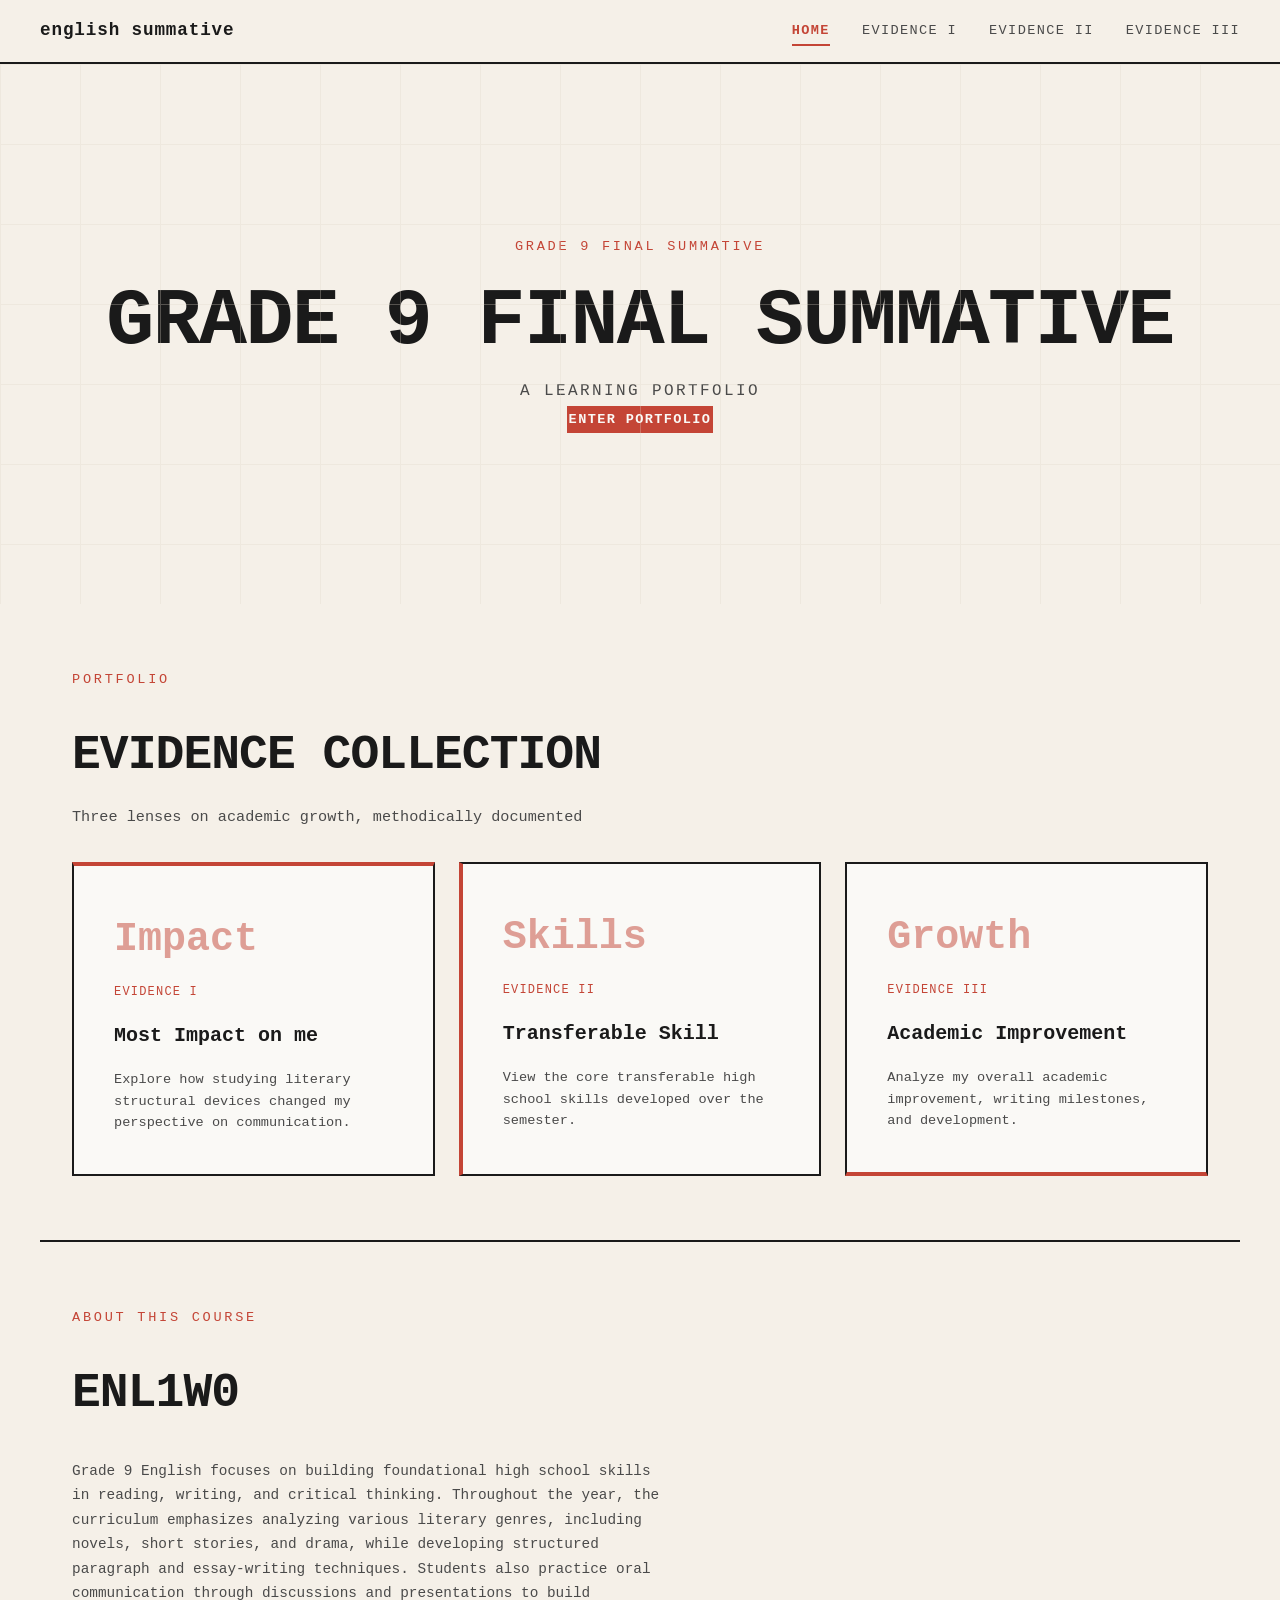
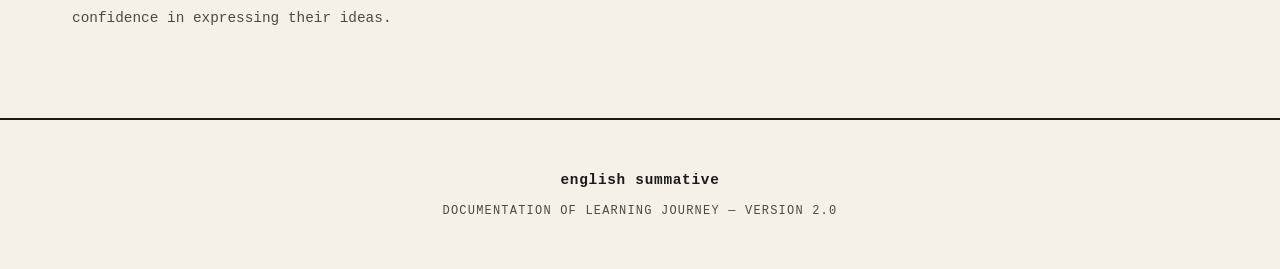
==== commit 4df02b7f: "DONE" ====
--- a/templates/index.html
+++ b/templates/index.html
@@ -3,13 +3,13 @@
 <head>
   <meta charset="UTF-8">
   <meta name="viewport" content="width=device-width, initial-scale=1.0">
-  <title>Learning Chronicle — Academic Portfolio</title>
+  <title>Home page — English Summative</title>
   <link rel="stylesheet" href="/static/style.css">
 </head>
 <body>
   <nav class="nav">
     <div class="nav-inner">
-      <a href="/" class="nav-brand">academic archive</a>
+      <a href="/" class="nav-brand">English Summative</a>
       <button class="menu-toggle" id="menuToggle" aria-label="Toggle navigation">
         <span class="menu-line"></span>
         <span class="menu-line"></span>
@@ -34,12 +34,12 @@
   </div>
 
   <section class="hero" id="hero">
-    <div class="eyebrow-tag">Grade 9 Final Evaluation</div>
+    <div class="eyebrow-tag">Grade 9 Final Summative</div>
     <h1 class="hero-title">
-      <span class="hero-line">Learning</span>
-      <span class="hero-line">Chronicle</span>
+      <span class="hero-line">Grade 9</span>
+      <span class="hero-line">Final Summative</span>
     </h1>
-    <p class="hero-subtitle">A rigorous documentation of intellectual evolution through curated evidence</p>
+    <p class="hero-subtitle">A learning portfolio</p>
     <a href="#portfolio" class="nav-btn nav-btn-primary" id="enterPortfolio">Enter Portfolio</a>
   </section>
 
@@ -52,39 +52,38 @@
 
     <div class="evidence-grid">
       <a href="/evidence1" class="evidence-card reveal">
-        <div class="card-index">01</div>
+        <div class="card-index">Impact</div>
         <div class="card-tag">Evidence I</div>
-        <h3 class="card-title">Concept Interrogation</h3>
-        <p class="card-desc">A critical analysis framework exploring how conceptual breakthroughs reshape cognitive landscapes and theoretical understanding.</p>
+        <h3 class="card-title">Most Impact on me</h3>
+        <p class="card-desc">Explore how studying literary structural devices changed my perspective on communication.</p>
       </a>
 
       <a href="/evidence2" class="evidence-card reveal">
-        <div class="card-index">02</div>
+        <div class="card-index">Skills</div>
         <div class="card-tag">Evidence II</div>
-        <h3 class="card-title">Skill Demonstration</h3>
-        <p class="card-desc">Methodical presentation of acquired capabilities with rigorous contextual analysis and practical application.</p>
+        <h3 class="card-title">Transferable Skill</h3>
+        <p class="card-desc">View the core transferable high school skills developed over the semester.</p>
       </a>
 
       <a href="/evidence3" class="evidence-card reveal">
-        <div class="card-index">03</div>
+        <div class="card-index">Growth</div>
         <div class="card-tag">Evidence III</div>
-        <h3 class="card-title">Developmental Narrative</h3>
-        <p class="card-desc">Longitudinal study of cognitive evolution demonstrating measurable progress in conceptual understanding over time.</p>
+        <h3 class="card-title">Academic Improvement</h3>
+        <p class="card-desc">Analyze my overall academic improvement, writing milestones, and development.</p>
       </a>
     </div>
   </section>
 
   <section class="about" id="about">
     <div class="about-inner">
-      <div class="eyebrow-tag">About</div>
-      <h2 class="about-title">Archive Purpose</h2>
-      <p class="about-text">This portfolio represents a structured investigation into learning processes, presenting three distinct lenses on academic growth. Each evidence section employs a rigorous documentation methodology examining conceptual breakthroughs, skill acquisition, and developmental trajectories in disciplinary understanding.</p>
-      <p class="about-text">The evidence collection follows strict documentation protocols to ensure methodological consistency and traceability.</p>
+      <div class="eyebrow-tag">About This Course</div>
+      <h2 class="about-title">ENL1W0</h2>
+      <p class="about-text">Grade 9 English focuses on building foundational high school skills in reading, writing, and critical thinking. Throughout the year, the curriculum emphasizes analyzing various literary genres, including novels, short stories, and drama, while developing structured paragraph and essay-writing techniques. Students also practice oral communication through discussions and presentations to build confidence in expressing their ideas.</p>
     </div>
   </section>
 
   <footer class="footer">
-    <div class="footer-brand">academic archive</div>
+    <div class="footer-brand">English Summative</div>
     <p class="footer-text">Documentation of Learning Journey &mdash; Version 2.0</p>
   </footer>
 
--- a/static/style.css
+++ b/static/style.css
@@ -281,10 +281,18 @@
   justify-content: center;
   min-height: 350px;
   transition: transform 0.2s;
+  overflow: hidden;
 }
 
 .evidence-image-card:hover {
   transform: translateY(-2px);
+}
+
+.evidence-image {
+  width: 100%;
+  height: 100%;
+  object-fit: cover;
+  display: block;
 }
 
 /* Alternating border accents */
